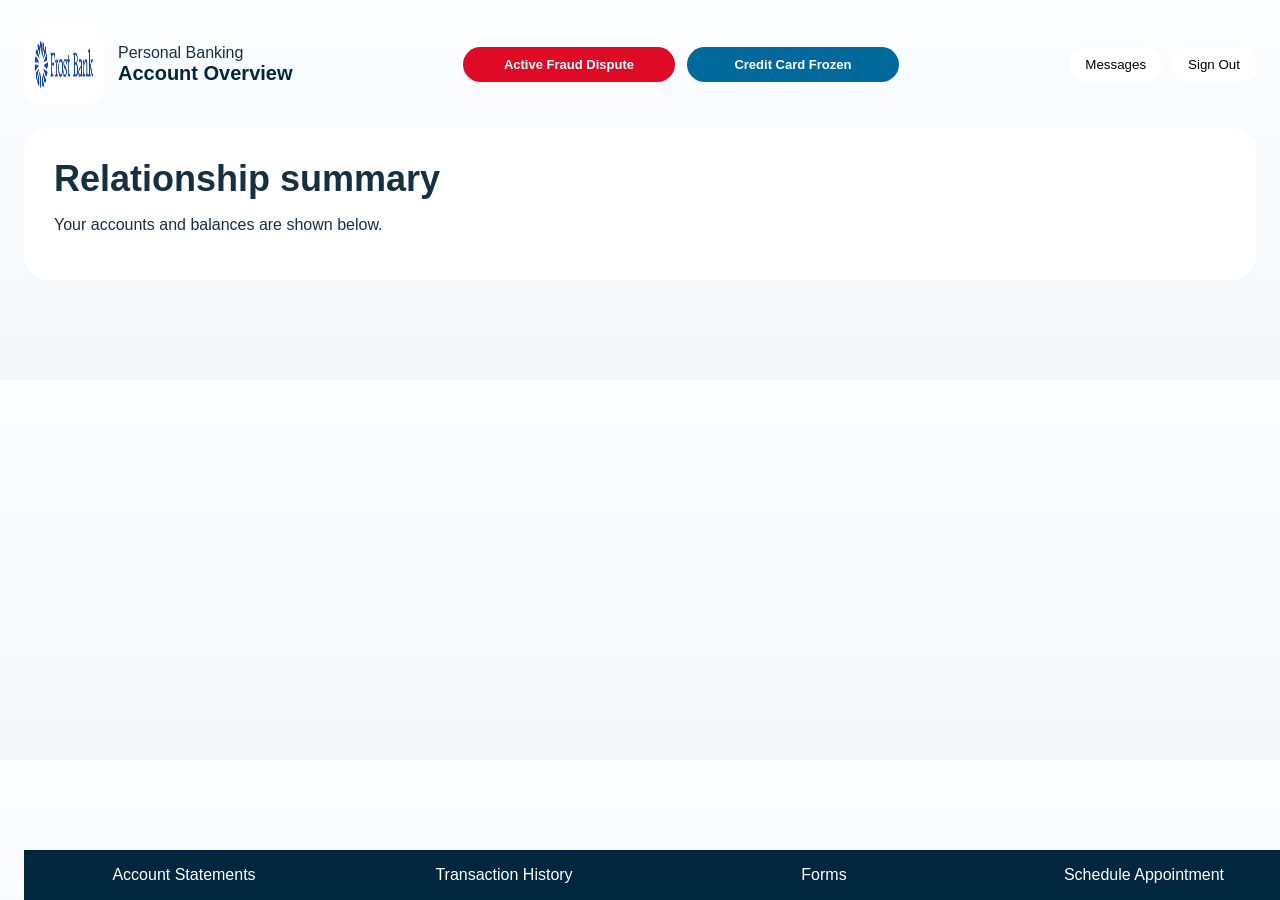
==== labeledindex.html @ 7043360c "Create labeledindex.html" ====
<!doctype html>
<html lang="en">
<head>
<meta charset="UTF-8" />
<meta name="viewport" content="width=device-width, initial-scale=1.0" />
<title>Frost Bank | Account Overview</title>

<style>
:root {
  --primary: #02699c;
  --primary-dark: #00273e;
  --bg: #f4f8fb;
  --text: #163042;
  --muted: #6c7a86;
  --line: #d8e4ec;
  --shadow: 0 14px 35px rgba(0, 39, 62, 0.08);
}

/* BASE */
body {
  margin: 0;
  font-family: Inter, Arial, sans-serif;
  background: linear-gradient(180deg, #fbfdff 0%, var(--bg) 100%);
  color: var(--text);
}

.page-shell {
  padding: 24px 24px 100px;
}

/* HEADER */
.topbar {
  display: flex;
  align-items: center;
  justify-content: space-between;
  max-width: 1280px;
  margin: 0 auto 24px;
}

.brand {
  display: flex;
  align-items: center;
  gap: 14px;
}

.brand-logo {
  width: 64px;
  height: 64px;
  background: #fff;
  border-radius: 16px;
  padding: 8px;
}

.brand-name {
  font-size: 20px;
  font-weight: 700;
  color: var(--primary-dark);
}

/* NEW LABELS */
.status-container {
  display: flex;
  gap: 12px;
}

.status-label {
  padding: 10px 16px;
  border-radius: 999px;
  font-size: 13px;
  font-weight: 700;
  color: #fff;
  text-align: center;
  min-width: 180px;
}

.label-fraud {
  background: #de0a26;
}

.label-frozen {
  background: #02699C;
}

.topbar-actions {
  display: flex;
  gap: 10px;
}

.ghost-btn {
  background: #fff;
  padding: 10px 16px;
  border-radius: 999px;
  border: none;
}

/* HERO */
.hero {
  max-width: 1280px;
  margin: auto;
  background: #fff;
  padding: 30px;
  border-radius: 24px;
}

.hero h1 {
  margin: 0;
  font-size: 36px;
}

.bottom-actions {
  position: fixed;
  bottom: 0;
  width: 100%;
  display: grid;
  grid-template-columns: repeat(4, 1fr);
  background: #00273e;
}

.bottom-btn {
  color: white;
  padding: 16px;
  text-align: center;
  text-decoration: none;
}
</style>
</head>

<body>
<div class="page-shell">

<header class="topbar">
  <div class="brand">
    <img src="frost logo.png" class="brand-logo">
    <div>
      <div>Personal Banking</div>
      <div class="brand-name">Account Overview</div>
    </div>
  </div>

  <!-- NEW LABELS -->
  <div class="status-container">
    <div class="status-label label-fraud">Active Fraud Dispute</div>
    <div class="status-label label-frozen">Credit Card Frozen</div>
  </div>

  <div class="topbar-actions">
    <button class="ghost-btn">Messages</button>
    <button class="ghost-btn">Sign Out</button>
  </div>
</header>

<main>
  <section class="hero">
    <h1>Relationship summary</h1>
    <p>Your accounts and balances are shown below.</p>
  </section>
</main>

<nav class="bottom-actions">
  <a class="bottom-btn" href="index.html">Account Statements</a>
  <a class="bottom-btn" href="transaction.html">Transaction History</a>
  <a class="bottom-btn" href="#">Forms</a>
  <a class="bottom-btn" href="#">Schedule Appointment</a>
</nav>

</div>
</body>
</html>
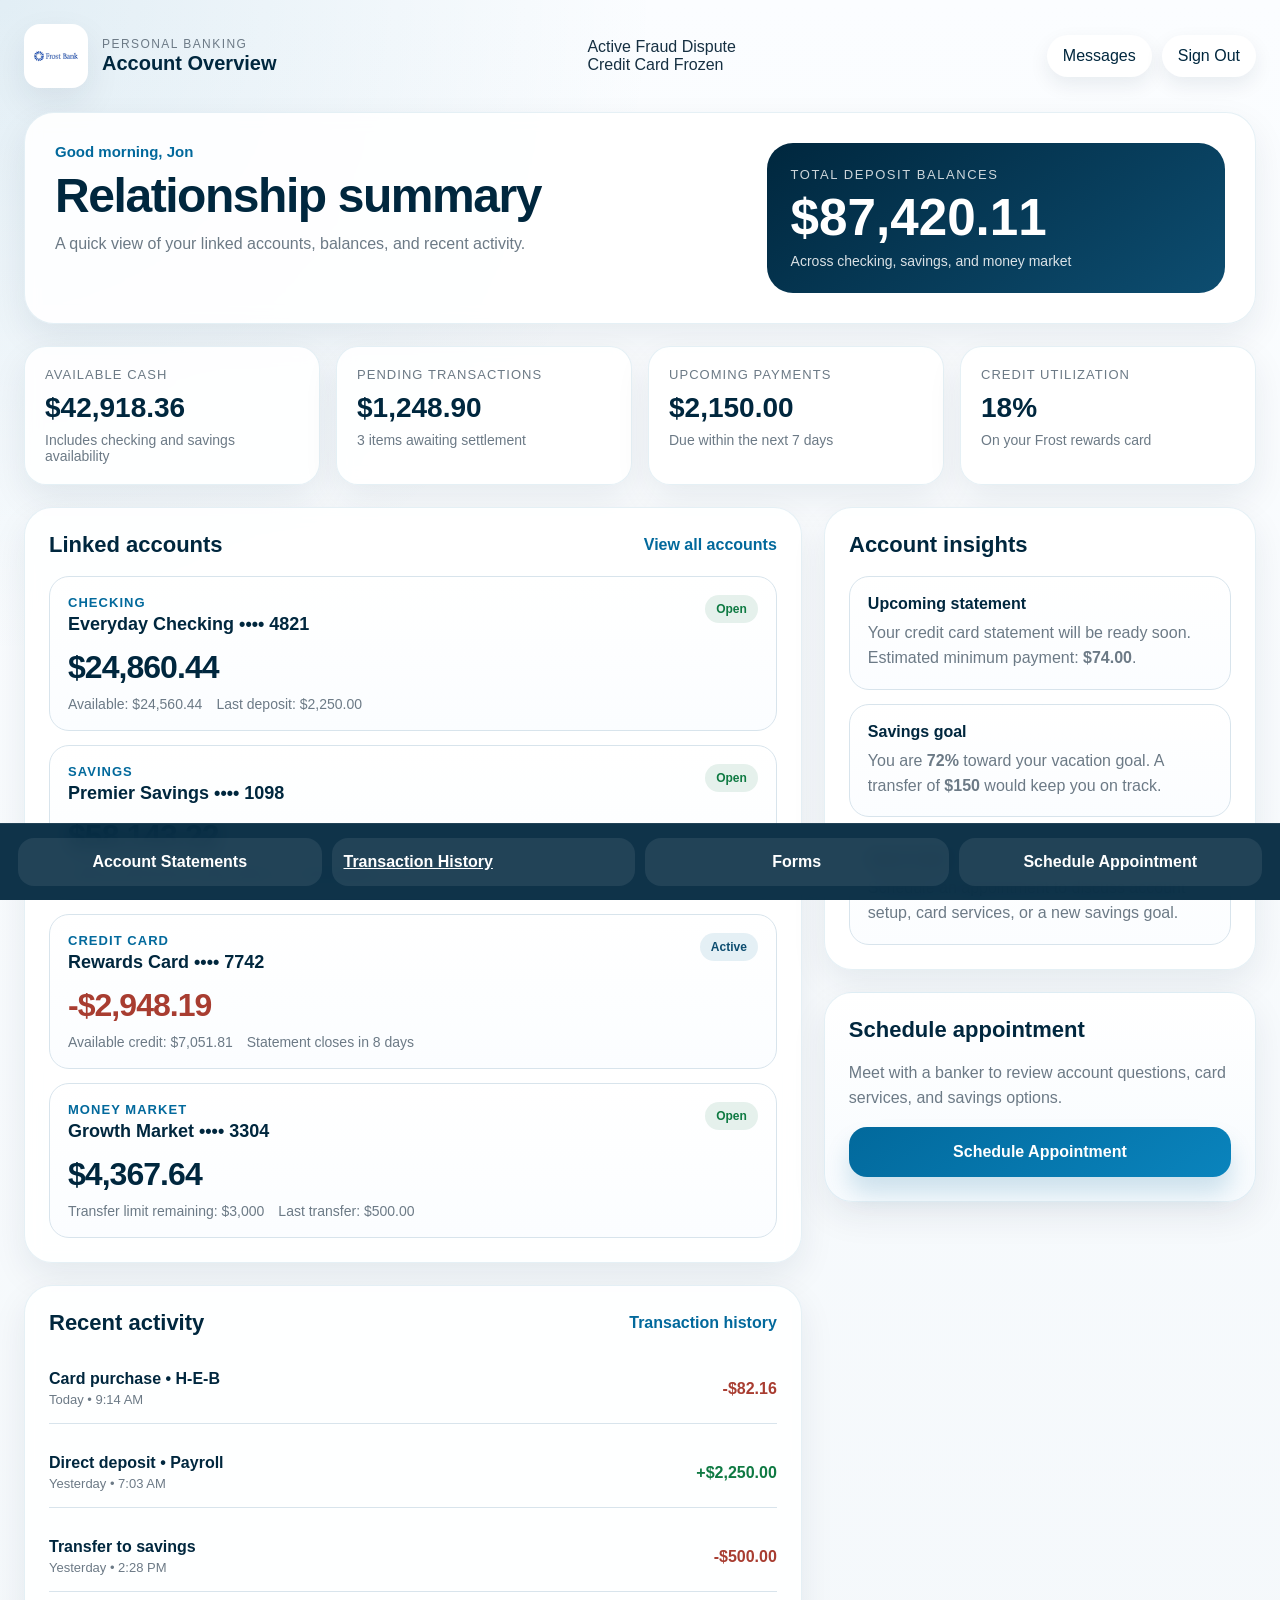
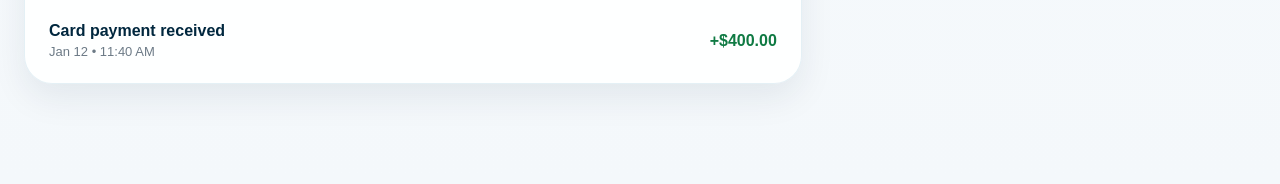
==== commit 903cac3d: "Update labeledindex.html" ====
--- a/labeledindex.html
+++ b/labeledindex.html
@@ -1,168 +1,815 @@
 <!doctype html>
 <html lang="en">
-<head>
-<meta charset="UTF-8" />
-<meta name="viewport" content="width=device-width, initial-scale=1.0" />
-<title>Frost Bank | Account Overview</title>
-
-<style>
-:root {
-  --primary: #02699c;
-  --primary-dark: #00273e;
-  --bg: #f4f8fb;
-  --text: #163042;
-  --muted: #6c7a86;
-  --line: #d8e4ec;
-  --shadow: 0 14px 35px rgba(0, 39, 62, 0.08);
-}
-
-/* BASE */
-body {
-  margin: 0;
-  font-family: Inter, Arial, sans-serif;
-  background: linear-gradient(180deg, #fbfdff 0%, var(--bg) 100%);
-  color: var(--text);
-}
-
-.page-shell {
-  padding: 24px 24px 100px;
-}
-
-/* HEADER */
-.topbar {
-  display: flex;
-  align-items: center;
-  justify-content: space-between;
-  max-width: 1280px;
-  margin: 0 auto 24px;
-}
-
-.brand {
-  display: flex;
-  align-items: center;
-  gap: 14px;
-}
-
-.brand-logo {
-  width: 64px;
-  height: 64px;
-  background: #fff;
-  border-radius: 16px;
-  padding: 8px;
-}
-
-.brand-name {
-  font-size: 20px;
-  font-weight: 700;
-  color: var(--primary-dark);
-}
-
-/* NEW LABELS */
-.status-container {
-  display: flex;
-  gap: 12px;
-}
-
-.status-label {
-  padding: 10px 16px;
-  border-radius: 999px;
-  font-size: 13px;
-  font-weight: 700;
-  color: #fff;
-  text-align: center;
-  min-width: 180px;
-}
-
-.label-fraud {
-  background: #de0a26;
-}
-
-.label-frozen {
-  background: #02699C;
-}
-
-.topbar-actions {
-  display: flex;
-  gap: 10px;
-}
-
-.ghost-btn {
-  background: #fff;
-  padding: 10px 16px;
-  border-radius: 999px;
-  border: none;
-}
-
-/* HERO */
-.hero {
-  max-width: 1280px;
-  margin: auto;
-  background: #fff;
-  padding: 30px;
-  border-radius: 24px;
-}
-
-.hero h1 {
-  margin: 0;
-  font-size: 36px;
-}
-
-.bottom-actions {
-  position: fixed;
-  bottom: 0;
-  width: 100%;
-  display: grid;
-  grid-template-columns: repeat(4, 1fr);
-  background: #00273e;
-}
-
-.bottom-btn {
-  color: white;
-  padding: 16px;
-  text-align: center;
-  text-decoration: none;
-}
-</style>
-</head>
-
-<body>
-<div class="page-shell">
-
-<header class="topbar">
-  <div class="brand">
-    <img src="frost logo.png" class="brand-logo">
-    <div>
-      <div>Personal Banking</div>
-      <div class="brand-name">Account Overview</div>
-    </div>
-  </div>
-
-  <!-- NEW LABELS -->
-  <div class="status-container">
+  <head>
+    <meta charset="UTF-8" />
+    <meta name="viewport" content="width=device-width, initial-scale=1.0" />
+    <title>Frost Bank | Account Overview</title>
+    <style>
+      :root {
+        --primary: #02699c;
+        --primary-dark: #00273e;
+        --bg: #f4f8fb;
+        --card: #ffffff;
+        --text: #163042;
+        --muted: #6c7a86;
+        --line: #d8e4ec;
+        --shadow: 0 14px 35px rgba(0, 39, 62, 0.08);
+        --radius: 22px;
+      }
+
+      * {
+        box-sizing: border-box;
+      }
+
+      html {
+        scroll-behavior: smooth;
+      }
+
+      body {
+        margin: 0;
+        font-family: Inter, "Segoe UI", Roboto, Helvetica, Arial, sans-serif;
+        background:
+          radial-gradient(circle at top left, rgba(2, 105, 156, 0.10), transparent 30%),
+          linear-gradient(180deg, #fbfdff 0%, var(--bg) 100%);
+        color: var(--text);
+      }
+
+      .page-shell {
+        min-height: 100vh;
+        padding: 24px 24px 100px;
+      }
+
+      .topbar {
+        display: flex;
+        align-items: center;
+        justify-content: space-between;
+        gap: 20px;
+        max-width: 1280px;
+        margin: 0 auto 24px;
+      }
+
+      .brand {
+        display: flex;
+        align-items: center;
+        gap: 14px;
+      }
+
+      .brand-logo {
+        width: 64px;
+        height: 64px;
+        object-fit: contain;
+        background: #fff;
+        border-radius: 16px;
+        padding: 8px;
+        box-shadow: var(--shadow);
+      }
+
+      .brand-copy {
+        line-height: 1.1;
+      }
+
+      .brand-kicker {
+        font-size: 12px;
+        text-transform: uppercase;
+        letter-spacing: 0.12em;
+        color: var(--muted);
+      }
+
+      .brand-name {
+        font-size: 20px;
+        font-weight: 700;
+        color: var(--primary-dark);
+      }
+
+      .topbar-actions {
+        display: flex;
+        gap: 10px;
+        flex-wrap: wrap;
+      }
+
+      .ghost-btn,
+      .text-btn,
+      .primary-btn,
+      .bottom-btn {
+        border: 0;
+        cursor: pointer;
+        font: inherit;
+        transition: transform 0.18s ease, box-shadow 0.18s ease, background 0.18s ease;
+      }
+
+      .ghost-btn {
+        background: #fff;
+        color: var(--primary-dark);
+        padding: 12px 16px;
+        border-radius: 999px;
+        box-shadow: 0 8px 20px rgba(0, 39, 62, 0.08);
+      }
+
+      .ghost-btn:hover,
+      .text-btn:hover,
+      .primary-btn:hover,
+      .bottom-btn:hover {
+        transform: translateY(-1px);
+      }
+
+      .dashboard {
+        max-width: 1280px;
+        margin: 0 auto;
+      }
+
+      .hero {
+        display: grid;
+        grid-template-columns: 1.35fr 0.9fr;
+        gap: 24px;
+        align-items: stretch;
+        margin-bottom: 22px;
+      }
+
+      .hero,
+      .panel,
+      .metric-card {
+        background: rgba(255, 255, 255, 0.9);
+        border: 1px solid rgba(2, 105, 156, 0.10);
+        box-shadow: var(--shadow);
+        backdrop-filter: blur(8px);
+      }
+
+      .hero {
+        border-radius: 30px;
+        padding: 30px;
+      }
+
+      .eyebrow {
+        margin: 0 0 8px;
+        color: var(--primary);
+        font-size: 15px;
+        font-weight: 700;
+      }
+
+      .hero h1 {
+        margin: 0;
+        font-size: clamp(30px, 4vw, 48px);
+        color: var(--primary-dark);
+        letter-spacing: -0.03em;
+      }
+
+      .hero-text {
+        margin: 12px 0 0;
+        color: var(--muted);
+        max-width: 58ch;
+      }
+
+      .hero-balance {
+        border-radius: 26px;
+        padding: 24px;
+        background: linear-gradient(145deg, var(--primary-dark), #0d4d70);
+        color: #fff;
+        display: flex;
+        flex-direction: column;
+        justify-content: center;
+      }
+
+      .hero-label {
+        font-size: 13px;
+        text-transform: uppercase;
+        letter-spacing: 0.12em;
+        opacity: 0.8;
+      }
+
+      .hero-value {
+        font-size: clamp(34px, 4vw, 54px);
+        font-weight: 800;
+        margin-top: 10px;
+        line-height: 1;
+      }
+
+      .hero-subtext {
+        margin-top: 10px;
+        font-size: 14px;
+        opacity: 0.85;
+      }
+
+      .metrics {
+        display: grid;
+        grid-template-columns: repeat(4, minmax(0, 1fr));
+        gap: 16px;
+        margin-bottom: 22px;
+      }
+
+      .metric-card {
+        border-radius: 22px;
+        padding: 20px;
+      }
+
+      .metric-label {
+        color: var(--muted);
+        font-size: 13px;
+        text-transform: uppercase;
+        letter-spacing: 0.08em;
+        margin-bottom: 10px;
+      }
+
+      .metric-value {
+        color: var(--primary-dark);
+        font-size: 28px;
+        font-weight: 800;
+      }
+
+      .metric-subtext {
+        margin-top: 8px;
+        color: var(--muted);
+        font-size: 14px;
+      }
+
+      .content-grid {
+        display: grid;
+        grid-template-columns: 1.35fr 0.75fr;
+        gap: 22px;
+        align-items: start;
+      }
+
+      .left-column,
+      .right-column {
+        display: grid;
+        gap: 22px;
+      }
+
+      .panel {
+        border-radius: 28px;
+        padding: 24px;
+      }
+
+      .panel-header {
+        display: flex;
+        justify-content: space-between;
+        align-items: center;
+        gap: 12px;
+        margin-bottom: 18px;
+      }
+
+      .panel-header h2 {
+        margin: 0;
+        color: var(--primary-dark);
+        font-size: 22px;
+      }
+
+      .text-btn {
+        background: transparent;
+        color: var(--primary);
+        padding: 0;
+        font-weight: 700;
+      }
+
+      .account-list,
+      .activity-list {
+        display: grid;
+        gap: 14px;
+      }
+
+      .account-card,
+      .insight-card {
+        border: 1px solid var(--line);
+        border-radius: 20px;
+        background: linear-gradient(180deg, #fff 0%, #fbfdff 100%);
+      }
+
+      .account-card {
+        padding: 18px;
+      }
+
+      .account-top {
+        display: flex;
+        justify-content: space-between;
+        gap: 16px;
+        align-items: start;
+        margin-bottom: 14px;
+      }
+
+      .account-type {
+        color: var(--primary);
+        font-size: 13px;
+        font-weight: 800;
+        text-transform: uppercase;
+        letter-spacing: 0.08em;
+      }
+
+      .account-name {
+        margin-top: 4px;
+        font-size: 18px;
+        font-weight: 700;
+        color: var(--primary-dark);
+      }
+
+      .status-pill {
+        white-space: nowrap;
+        padding: 7px 11px;
+        border-radius: 999px;
+        font-size: 12px;
+        font-weight: 700;
+      }
+
+      .status-pill.positive {
+        color: #0f7a43;
+        background: rgba(15, 122, 67, 0.10);
+      }
+
+      .status-pill.neutral {
+        color: #0d4d70;
+        background: rgba(2, 105, 156, 0.10);
+      }
+
+      .account-balance {
+        font-size: 32px;
+        font-weight: 800;
+        letter-spacing: -0.03em;
+        color: var(--primary-dark);
+      }
+
+      .account-balance.negative {
+        color: #a83d31;
+      }
+
+      .account-meta {
+        display: flex;
+        gap: 14px;
+        flex-wrap: wrap;
+        margin-top: 10px;
+        color: var(--muted);
+        font-size: 14px;
+      }
+
+      .activity-item {
+        display: flex;
+        justify-content: space-between;
+        gap: 16px;
+        align-items: center;
+        padding: 16px 0;
+        border-bottom: 1px solid var(--line);
+      }
+
+      .activity-item:last-child {
+        border-bottom: 0;
+        padding-bottom: 0;
+      }
+
+      .activity-title {
+        font-weight: 700;
+        color: var(--primary-dark);
+      }
+
+      .activity-subtitle {
+        margin-top: 4px;
+        color: var(--muted);
+        font-size: 13px;
+      }
+
+      .activity-amount {
+        font-weight: 800;
+        font-size: 16px;
+        white-space: nowrap;
+      }
+
+      .activity-amount.positive {
+        color: #0f7a43;
+      }
+
+      .activity-amount.negative {
+        color: #a83d31;
+      }
+
+      .right-column .panel {
+        position: relative;
+      }
+
+      .insight-card {
+        padding: 18px;
+        margin-bottom: 14px;
+      }
+
+      .insight-card:last-child {
+        margin-bottom: 0;
+      }
+
+      .insight-title {
+        font-weight: 800;
+        color: var(--primary-dark);
+        margin-bottom: 8px;
+      }
+
+      .insight-card p,
+      .appointment-copy {
+        margin: 0;
+        color: var(--muted);
+        line-height: 1.55;
+      }
+
+      .appointment-panel {
+        background: linear-gradient(180deg, #ffffff 0%, #f7fbfe 100%);
+      }
+
+      .primary-btn {
+        margin-top: 16px;
+        width: 100%;
+        background: linear-gradient(145deg, var(--primary), #0a84bd);
+        color: white;
+        padding: 16px 18px;
+        border-radius: 18px;
+        font-weight: 800;
+        box-shadow: 0 16px 24px rgba(2, 105, 156, 0.18);
+      }
+
+      .bottom-actions {
+        position: fixed;
+        left: 0;
+        right: 0;
+        bottom: 0;
+        display: grid;
+        grid-template-columns: repeat(4, minmax(0, 1fr));
+        gap: 10px;
+        padding: 14px 18px;
+        background: rgba(0, 39, 62, 0.94);
+        backdrop-filter: blur(10px);
+        border-top: 1px solid rgba(255, 255, 255, 0.08);
+      }
+
+      .bottom-btn {
+        background: rgba(255, 255, 255, 0.08);
+        color: #fff;
+        padding: 15px 12px;
+        border-radius: 16px;
+        font-weight: 700;
+      }
+
+      .bottom-btn:hover {
+        background: rgba(255, 255, 255, 0.14);
+      }
+
+      .toast {
+        position: fixed;
+        right: 18px;
+        bottom: 86px;
+        min-width: 240px;
+        max-width: 360px;
+        padding: 14px 16px;
+        border-radius: 16px;
+        background: var(--primary-dark);
+        color: #fff;
+        box-shadow: var(--shadow);
+        opacity: 0;
+        transform: translateY(10px);
+        pointer-events: none;
+        transition: opacity 0.22s ease, transform 0.22s ease;
+      }
+
+      .toast.show {
+        opacity: 1;
+        transform: translateY(0);
+      }
+
+      @media (max-width: 1080px) {
+        .metrics {
+          grid-template-columns: repeat(2, minmax(0, 1fr));
+        }
+
+        .hero,
+        .content-grid {
+          grid-template-columns: 1fr;
+        }
+      }
+
+      @media (max-width: 720px) {
+        .page-shell {
+          padding: 18px 16px 110px;
+        }
+
+        .topbar {
+          align-items: start;
+          flex-direction: column;
+        }
+
+        .topbar-actions {
+          width: 100%;
+        }
+
+        .ghost-btn {
+          flex: 1;
+        }
+
+        .metrics {
+          grid-template-columns: 1fr;
+        }
+
+        .account-top,
+        .activity-item,
+        .panel-header {
+          align-items: start;
+          flex-direction: column;
+        }
+
+        .bottom-actions {
+          grid-template-columns: 1fr 1fr;
+        }
+      }
+    </style>
+  </head>
+  <body>
+    <div class="page-shell">
+      <header class="topbar">
+        <div class="brand">
+          <img class="brand-logo" src="frost logo.png" alt="Frost Bank logo" />
+          <div class="brand-copy">
+            <div class="brand-kicker">Personal Banking</div>
+            <div class="brand-name">Account Overview</div>
+          </div>
+        </div>
+
+         <div class="status-container">
     <div class="status-label label-fraud">Active Fraud Dispute</div>
     <div class="status-label label-frozen">Credit Card Frozen</div>
   </div>
 
-  <div class="topbar-actions">
-    <button class="ghost-btn">Messages</button>
-    <button class="ghost-btn">Sign Out</button>
-  </div>
-</header>
-
-<main>
-  <section class="hero">
-    <h1>Relationship summary</h1>
-    <p>Your accounts and balances are shown below.</p>
-  </section>
-</main>
-
-<nav class="bottom-actions">
-  <a class="bottom-btn" href="index.html">Account Statements</a>
-  <a class="bottom-btn" href="transaction.html">Transaction History</a>
-  <a class="bottom-btn" href="#">Forms</a>
-  <a class="bottom-btn" href="#">Schedule Appointment</a>
-</nav>
-
-</div>
-</body>
+        <div class="topbar-actions">
+          <button class="ghost-btn">Messages</button>
+          <button class="ghost-btn">Sign Out</button>
+        </div>
+      </header>
+
+      <main class="dashboard">
+        <section class="hero">
+          <div>
+            <p class="eyebrow" id="greeting">Good morning, Jon</p>
+            <h1>Relationship summary</h1>
+            <p class="hero-text">
+              A quick view of your linked accounts, balances, and recent activity.
+            </p>
+          </div>
+
+          <div class="hero-balance">
+            <div class="hero-label">Total deposit balances</div>
+            <div class="hero-value">$87,420.11</div>
+            <div class="hero-subtext">Across checking, savings, and money market</div>
+          </div>
+        </section>
+
+        <section class="metrics">
+          <article class="metric-card">
+            <div class="metric-label">Available cash</div>
+            <div class="metric-value">$42,918.36</div>
+            <div class="metric-subtext">Includes checking and savings availability</div>
+          </article>
+
+          <article class="metric-card">
+            <div class="metric-label">Pending transactions</div>
+            <div class="metric-value">$1,248.90</div>
+            <div class="metric-subtext">3 items awaiting settlement</div>
+          </article>
+
+          <article class="metric-card">
+            <div class="metric-label">Upcoming payments</div>
+            <div class="metric-value">$2,150.00</div>
+            <div class="metric-subtext">Due within the next 7 days</div>
+          </article>
+
+          <article class="metric-card">
+            <div class="metric-label">Credit utilization</div>
+            <div class="metric-value">18%</div>
+            <div class="metric-subtext">On your Frost rewards card</div>
+          </article>
+        </section>
+
+        <section class="content-grid">
+          <div class="left-column">
+            <section class="panel">
+              <div class="panel-header">
+                <h2>Linked accounts</h2>
+                <button class="text-btn">View all accounts</button>
+              </div>
+
+              <div class="account-list">
+                <article class="account-card">
+                  <div class="account-top">
+                    <div>
+                      <div class="account-type">Checking</div>
+                      <div class="account-name">Everyday Checking •••• 4821</div>
+                    </div>
+                    <span class="status-pill positive">Open</span>
+                  </div>
+                  <div class="account-balance">$24,860.44</div>
+                  <div class="account-meta">
+                    <span>Available: $24,560.44</span>
+                    <span>Last deposit: $2,250.00</span>
+                  </div>
+                </article>
+
+                <article class="account-card">
+                  <div class="account-top">
+                    <div>
+                      <div class="account-type">Savings</div>
+                      <div class="account-name">Premier Savings •••• 1098</div>
+                    </div>
+                    <span class="status-pill positive">Open</span>
+                  </div>
+                  <div class="account-balance">$58,143.22</div>
+                  <div class="account-meta">
+                    <span>Interest earned this month: $84.19</span>
+                    <span>Goal progress: 72%</span>
+                  </div>
+                </article>
+
+                <article class="account-card">
+                  <div class="account-top">
+                    <div>
+                      <div class="account-type">Credit Card</div>
+                      <div class="account-name">Rewards Card •••• 7742</div>
+                    </div>
+                    <span class="status-pill neutral">Active</span>
+                  </div>
+                  <div class="account-balance negative">-$2,948.19</div>
+                  <div class="account-meta">
+                    <span>Available credit: $7,051.81</span>
+                    <span>Statement closes in 8 days</span>
+                  </div>
+                </article>
+
+                <article class="account-card">
+                  <div class="account-top">
+                    <div>
+                      <div class="account-type">Money Market</div>
+                      <div class="account-name">Growth Market •••• 3304</div>
+                    </div>
+                    <span class="status-pill positive">Open</span>
+                  </div>
+                  <div class="account-balance">$4,367.64</div>
+                  <div class="account-meta">
+                    <span>Transfer limit remaining: $3,000</span>
+                    <span>Last transfer: $500.00</span>
+                  </div>
+                </article>
+              </div>
+            </section>
+
+            <section class="panel">
+              <div class="panel-header">
+                <h2>Recent activity</h2>
+                <button class="text-btn">Transaction history</button>
+              </div>
+
+              <div class="activity-list">
+                <div class="activity-item">
+                  <div>
+                    <div class="activity-title">Card purchase • H-E-B</div>
+                    <div class="activity-subtitle">Today • 9:14 AM</div>
+                  </div>
+                  <div class="activity-amount negative">-$82.16</div>
+                </div>
+
+                <div class="activity-item">
+                  <div>
+                    <div class="activity-title">Direct deposit • Payroll</div>
+                    <div class="activity-subtitle">Yesterday • 7:03 AM</div>
+                  </div>
+                  <div class="activity-amount positive">+$2,250.00</div>
+                </div>
+
+                <div class="activity-item">
+                  <div>
+                    <div class="activity-title">Transfer to savings</div>
+                    <div class="activity-subtitle">Yesterday • 2:28 PM</div>
+                  </div>
+                  <div class="activity-amount negative">-$500.00</div>
+                </div>
+
+                <div class="activity-item">
+                  <div>
+                    <div class="activity-title">Card payment received</div>
+                    <div class="activity-subtitle">Jan 12 • 11:40 AM</div>
+                  </div>
+                  <div class="activity-amount positive">+$400.00</div>
+                </div>
+              </div>
+            </section>
+          </div>
+
+          <aside class="right-column">
+            <section class="panel">
+              <div class="panel-header">
+                <h2>Account insights</h2>
+              </div>
+
+              <div class="insight-card">
+                <div class="insight-title">Upcoming statement</div>
+                <p>
+                  Your credit card statement will be ready soon. Estimated minimum payment:
+                  <strong>$74.00</strong>.
+                </p>
+              </div>
+
+              <div class="insight-card">
+                <div class="insight-title">Savings goal</div>
+                <p>
+                  You are <strong>72%</strong> toward your vacation goal. A transfer of
+                  <strong>$150</strong> would keep you on track.
+                </p>
+              </div>
+
+              <div class="insight-card">
+                <div class="insight-title">Need help?</div>
+                <p>
+                  Schedule an appointment to discuss account setup, card services, or a
+                  new savings goal.
+                </p>
+              </div>
+            </section>
+
+            <section class="panel appointment-panel" id="appointment-panel">
+              <div class="panel-header">
+                <h2>Schedule appointment</h2>
+              </div>
+
+              <p class="appointment-copy">
+                Meet with a banker to review account questions, card services, and
+                savings options.
+              </p>
+
+              <button class="primary-btn" id="scheduleBtn">Schedule Appointment</button>
+            </section>
+          </aside>
+        </section>
+      </main>
+
+      <nav class="bottom-actions" aria-label="Quick actions">
+        <button class="bottom-btn" data-target="statements">Account Statements</button>
+        <a class="bottom-btn" href="https://ealjim.github.io/frost/transaction.html">
+  Transaction History
+</a>
+        <button class="bottom-btn" data-target="forms">Forms</button>
+        <button class="bottom-btn" data-target="appointment-panel">Schedule Appointment</button>
+      </nav>
+
+      <div class="toast" id="toast" aria-live="polite" aria-atomic="true"></div>
+    </div>
+
+    <script>
+      const greetingEl = document.getElementById("greeting");
+      const toastEl = document.getElementById("toast");
+      const scheduleBtn = document.getElementById("scheduleBtn");
+      const bottomButtons = document.querySelectorAll(".bottom-btn");
+
+      function setGreeting() {
+        const hour = new Date().getHours();
+        let greeting = "Good morning, Jon";
+
+        if (hour >= 12 && hour < 17) {
+          greeting = "Good afternoon, Jon";
+        } else if (hour >= 17) {
+          greeting = "Good evening, Jon";
+        }
+
+        greetingEl.textContent = greeting;
+      }
+
+      function showToast(message) {
+        toastEl.textContent = message;
+        toastEl.classList.add("show");
+
+        window.clearTimeout(window.toastTimer);
+        window.toastTimer = window.setTimeout(() => {
+          toastEl.classList.remove("show");
+        }, 2400);
+      }
+
+      setGreeting();
+
+      scheduleBtn.addEventListener("click", () => {
+        showToast("Appointment request started. A banker will contact you shortly.");
+        document.getElementById("appointment-panel").scrollIntoView({
+          behavior: "smooth",
+          block: "start",
+        });
+      });
+
+      bottomButtons.forEach((button) => {
+        button.addEventListener("click", () => {
+          const target = button.dataset.target;
+
+          if (target === "appointment-panel") {
+            document.getElementById(target).scrollIntoView({
+              behavior: "smooth",
+              block: "start",
+            });
+            showToast("Opening appointment section.");
+            return;
+          }
+
+          if (target === "statements") {
+            showToast("Account statements opened.");
+          } else if (target === "history") {
+            showToast("Transaction history opened.");
+          } else if (target === "forms") {
+            showToast("Forms section opened.");
+          }
+        });
+      });
+    </script>
+  </body>
 </html>
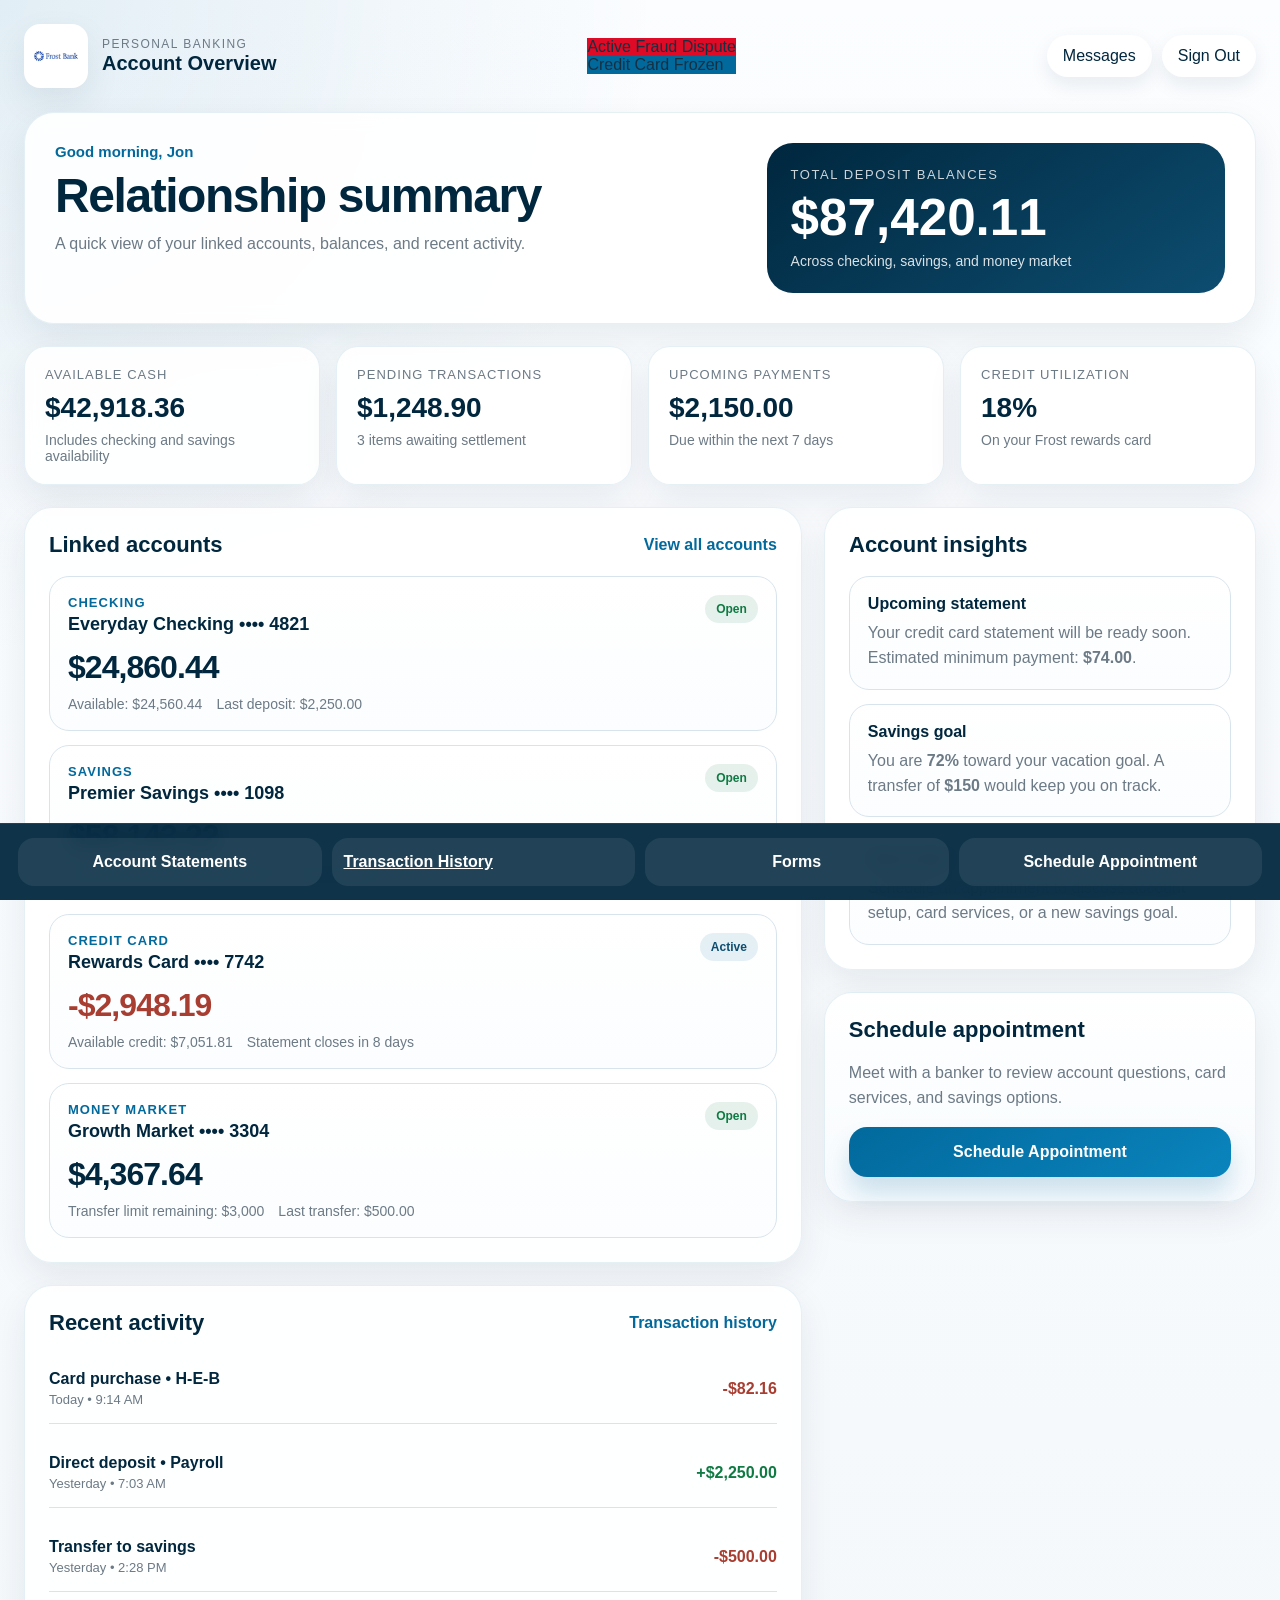
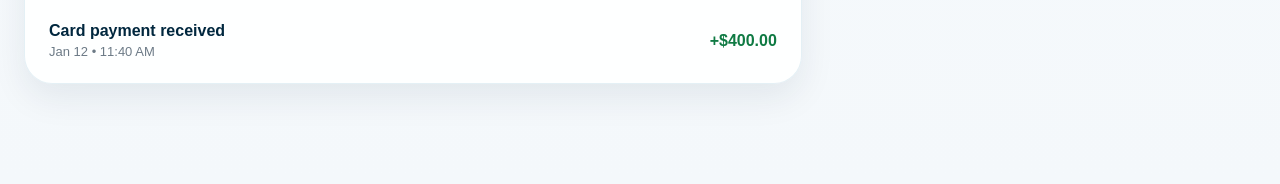
==== commit 0c3ea6ad: "Update labeledindex.html" ====
--- a/labeledindex.html
+++ b/labeledindex.html
@@ -87,6 +87,14 @@
         flex-wrap: wrap;
       }
 
+      .label-fraud {
+  background: #de0a26;
+}
+
+.label-frozen {
+  background: #02699C;
+}
+
       .ghost-btn,
       .text-btn,
       .primary-btn,
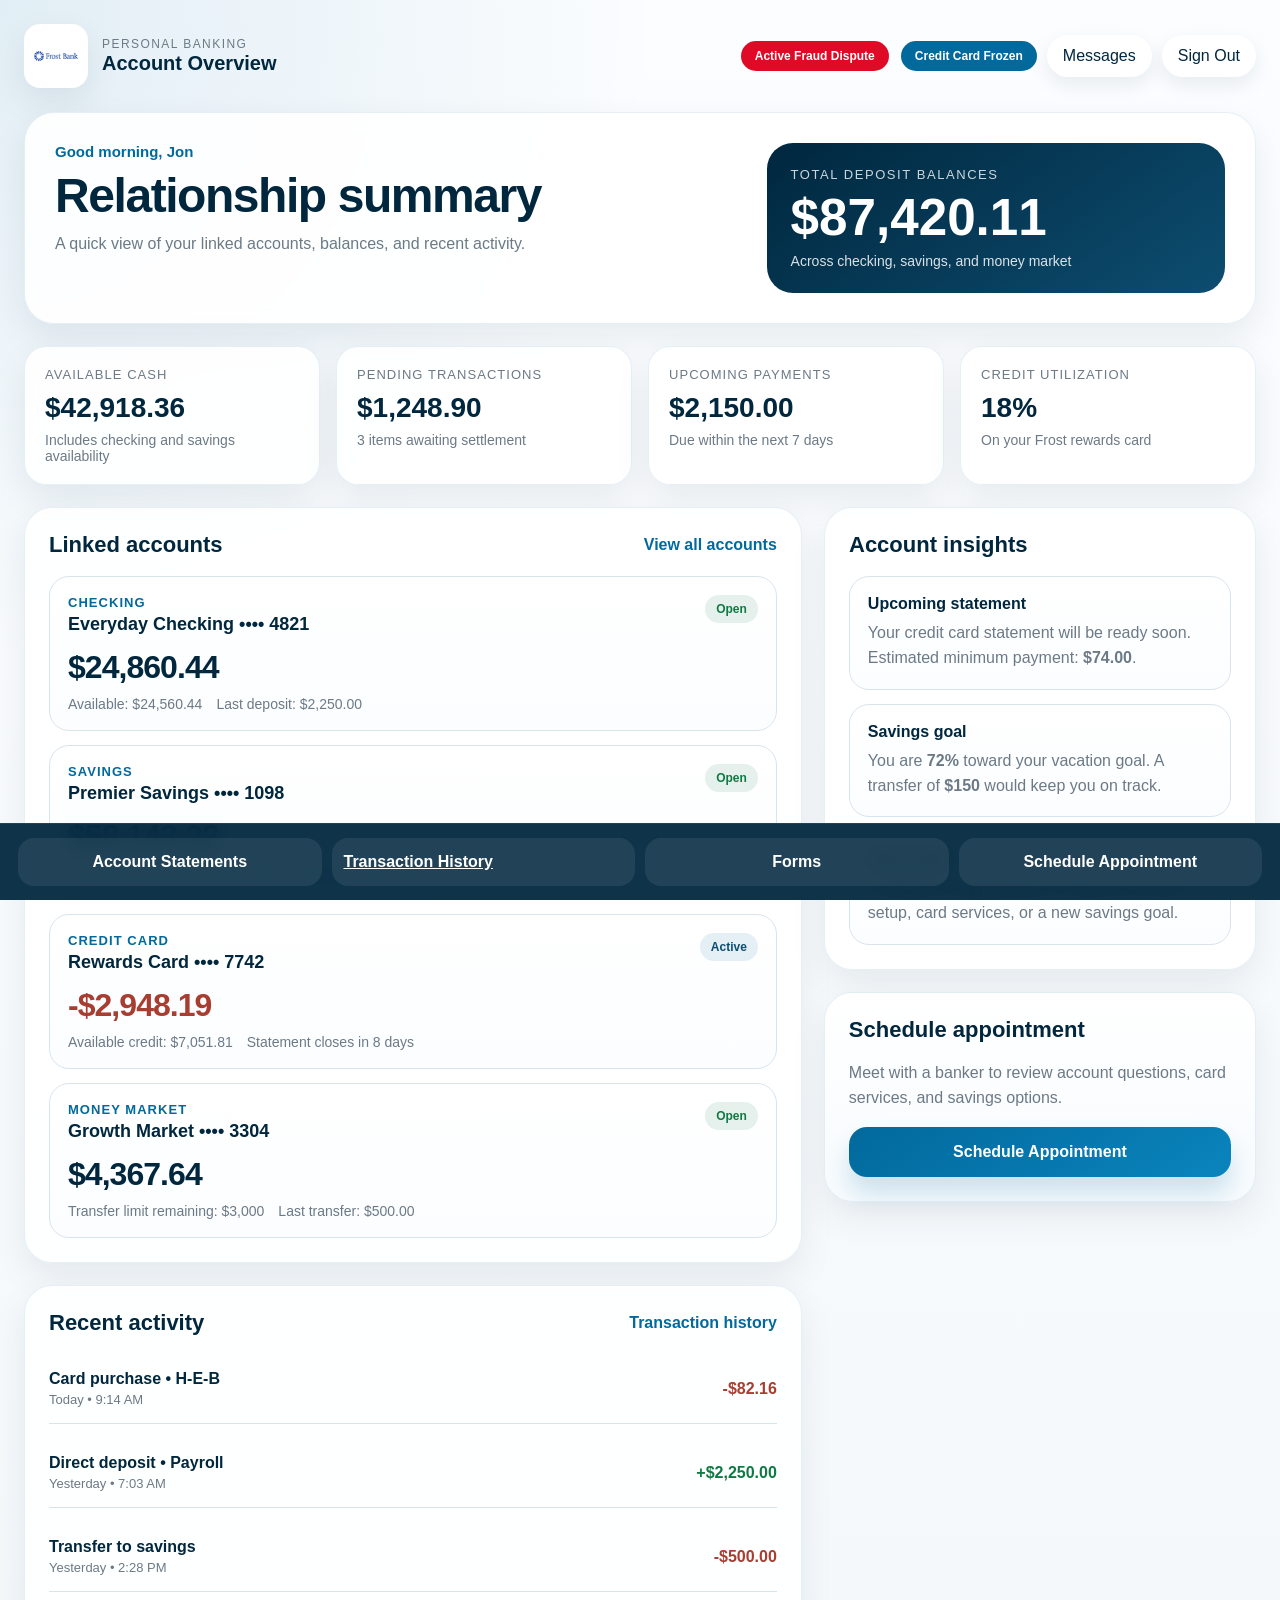
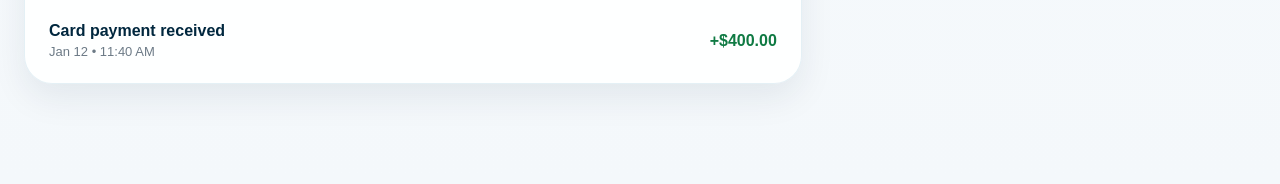
==== commit e9e4f186: "Update labeledindex.html" ====
--- a/labeledindex.html
+++ b/labeledindex.html
@@ -34,6 +34,33 @@
         color: var(--text);
       }
 
+      /* HEADER STATUS LABELS */
+.status-container {
+  display: flex;
+  gap: 12px;
+  align-items: center;
+}
+
+.status-label {
+  padding: 8px 14px;
+  border-radius: 999px;
+  font-size: 12px;
+  font-weight: 700;
+  color: #fff;
+  white-space: nowrap;
+  display: inline-flex;
+  align-items: center;
+  justify-content: center;
+}
+
+.label-fraud {
+  background: #de0a26;
+}
+
+.label-frozen {
+  background: #02699c;
+}
+
       .page-shell {
         min-height: 100vh;
         padding: 24px 24px 100px;
@@ -86,14 +113,6 @@
         gap: 10px;
         flex-wrap: wrap;
       }
-
-      .label-fraud {
-  background: #de0a26;
-}
-
-.label-frozen {
-  background: #02699C;
-}
 
       .ghost-btn,
       .text-btn,
@@ -531,12 +550,17 @@
           </div>
         </div>
 
-         <div class="status-container">
-    <div class="status-label label-fraud">Active Fraud Dispute</div>
-    <div class="status-label label-frozen">Credit Card Frozen</div>
+
+        <div class="topbar-actions">
+          <!-- STATUS LABELS -->
+<div class="status-container">
+  <div class="status-label label-fraud">
+    Active Fraud Dispute
   </div>
-
-        <div class="topbar-actions">
+  <div class="status-label label-frozen">
+    Credit Card Frozen
+  </div>
+</div>
           <button class="ghost-btn">Messages</button>
           <button class="ghost-btn">Sign Out</button>
         </div>
